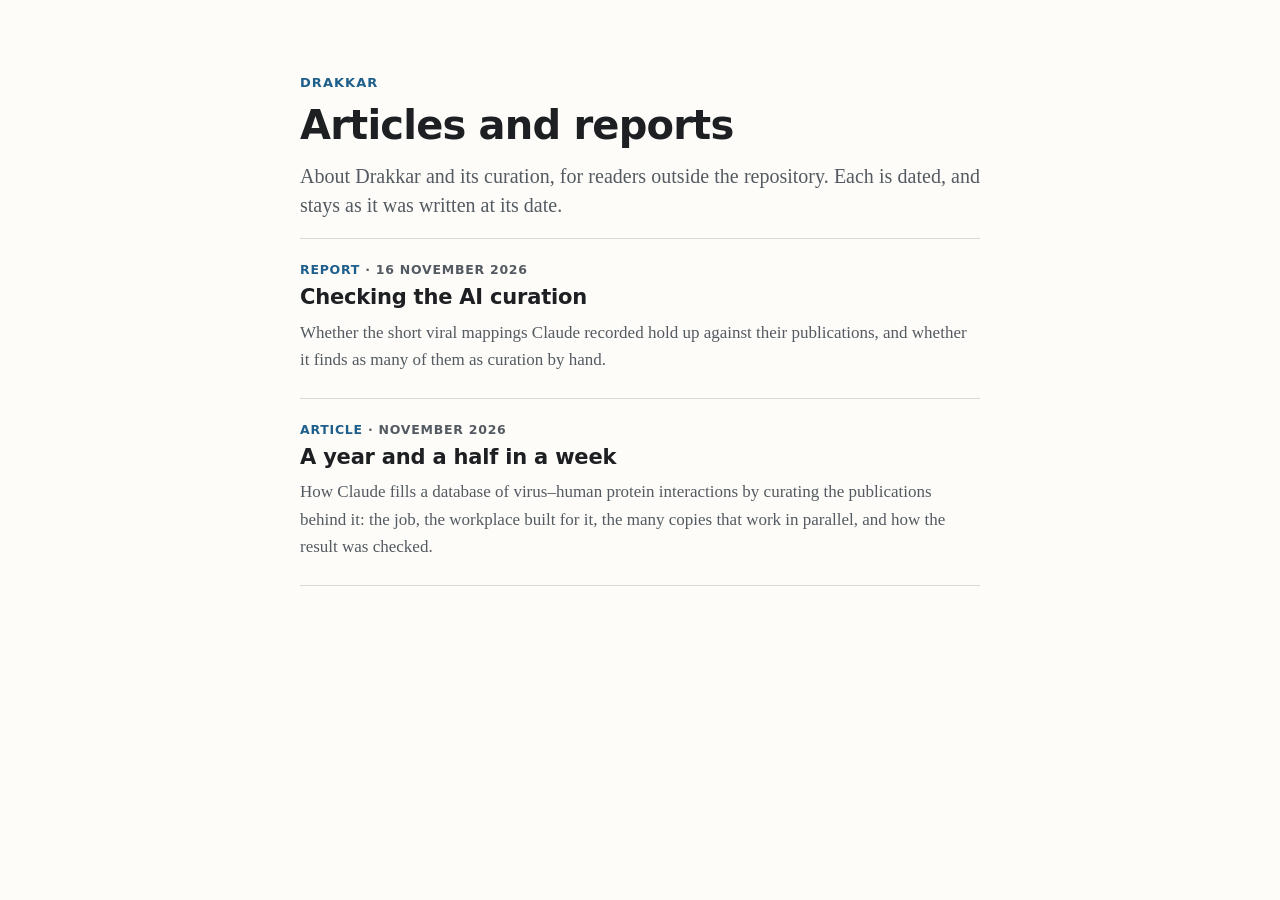
==== articles/index.html @ dc64033b "The report "Checking the AI curation" compares the AI curation with the manual one on the live vh de" ====
<!doctype html>
<html lang="en">
<head>
<meta charset="utf-8">
<meta name="viewport" content="width=device-width, initial-scale=1">
<title>Drakkar Articles</title>
<style>
/* The base theme of the articles of articles/: a reference to copy, never linked.
   Every article is one self-contained HTML file, to be sent or opened offline: its CSS starts with a
   copy of this file and adds what that article needs (charts, controls, tables of its own). A change
   here reaches only the articles written after it.
   Colors are tokens on :root, redefined for dark mode and for print; an article's own CSS uses them,
   and defines its own tokens the same way. */
@page { size: A4; margin: 22mm 25mm 24mm; }
:root {
  --bg: #fdfcf9; --ink: #1d1f22; --ink-soft: #545a61; --rule: #dcd8cf;
  --accent: #1f5f8b; --accent-soft: #e6eff6; --warm: #a4561d; --warm-soft: #f8ebdf;
  --panel: #f3f1ec; --line: #7d848b;
}
@media (prefers-color-scheme: dark) {
  :root:not([data-theme="light"]) {
    --bg: #17191c; --ink: #e7e5e0; --ink-soft: #a3a8ae; --rule: #33373c;
    --accent: #7db3dc; --accent-soft: #1d2a35; --warm: #e19a62; --warm-soft: #33261c;
    --panel: #212428; --line: #8a9097;
  }
}
:root[data-theme="dark"] {
  --bg: #17191c; --ink: #e7e5e0; --ink-soft: #a3a8ae; --rule: #33373c;
  --accent: #7db3dc; --accent-soft: #1d2a35; --warm: #e19a62; --warm-soft: #33261c;
  --panel: #212428; --line: #8a9097;
}
html { background: var(--bg); }
body {
  background: var(--bg); color: var(--ink);
  font: 17px/1.62 Charter, "Bitstream Charter", "Iowan Old Style", Georgia, Cambria, serif;
  max-width: 680px; margin: 0 auto; padding: 72px 24px 88px;
  -webkit-font-smoothing: antialiased;
}
p, li, figcaption {
  text-align: justify; text-justify: inter-word;
  hyphens: auto; -webkit-hyphens: auto; hyphenate-limit-chars: 7 3 3;
}
.byline, .pull, th, td { text-align: left; hyphens: manual; -webkit-hyphens: manual; }
h1, h2, h3, .kicker, .byline, figcaption, .stat b, .stat span, table, .diagram text {
  font-family: system-ui, -apple-system, "Segoe UI", Roboto, "Helvetica Neue", sans-serif;
}
.kicker { font-size: 13px; letter-spacing: 0.08em; text-transform: uppercase; color: var(--accent); margin: 0 0 10px; font-weight: 600; }
h1 { font-size: 40px; line-height: 1.12; letter-spacing: -0.02em; margin: 0 0 14px; }
.dek { font-size: 20px; line-height: 1.45; color: var(--ink-soft); margin: 0 0 18px; }
.byline { font-size: 13.5px; color: var(--ink-soft); border-bottom: 1px solid var(--rule); padding-bottom: 24px; margin-bottom: 34px; }
h2 { font-size: 23px; line-height: 1.25; letter-spacing: -0.01em; margin: 48px 0 14px; break-after: avoid; }
h3 { font-size: 16.5px; margin: 28px 0 8px; break-after: avoid; }
p { margin: 0 0 15px; }
ul, ol { margin: 0 0 16px; padding-left: 22px; }
li { padding-left: 4px; }
li { margin: 0 0 7px; }
em { font-style: italic; }
a { color: var(--accent); text-decoration-thickness: 1px; text-underline-offset: 2px; }
a:hover { text-decoration-thickness: 2px; }
code { font: 0.84em ui-monospace, SFMono-Regular, Menlo, Consolas, monospace; background: var(--panel); padding: 1px 4px; border-radius: 3px; }
.lead::first-letter { float: left; font-size: 58px; line-height: 0.9; padding: 6px 8px 0 0; color: var(--accent); font-weight: 700; }
blockquote.note {
  margin: 20px 0 24px; padding: 16px 22px 16px 20px; background: var(--panel); border-left: 3px solid var(--accent); border-radius: 0 6px 6px 0;
  font: 13px/1.6 ui-monospace, SFMono-Regular, Menlo, Consolas, monospace; color: var(--ink);
  break-inside: avoid; white-space: pre-wrap;
}
.aside {
  margin: 26px 0; padding: 20px 26px 22px; background: var(--warm-soft); border-radius: 8px; break-inside: avoid;
}
.aside p:last-child, .aside ul:last-child { margin-bottom: 0; }
.aside h3 { margin-top: 0; color: var(--warm); }
.pull { font-size: 21px; line-height: 1.45; color: var(--accent); border-top: 1px solid var(--rule); border-bottom: 1px solid var(--rule); padding: 18px 12px; margin: 32px 0; break-inside: avoid; }
.stats { display: grid; grid-template-columns: repeat(4, 1fr); gap: 12px; margin: 24px 0 28px; break-inside: avoid; }
.stat { background: var(--accent-soft); border-radius: 8px; padding: 16px 14px 15px; }
.stat b { display: block; font-size: 27px; line-height: 1.1; color: var(--accent); font-variant-numeric: tabular-nums; letter-spacing: -0.01em; }
.stat span { display: block; font-size: 12.5px; line-height: 1.35; color: var(--ink-soft); margin-top: 6px; }
figure { margin: 28px 0 32px; break-inside: avoid; }
figcaption { font-size: 13px; line-height: 1.5; color: var(--ink-soft); margin-top: 10px; }
.diagram { width: 100%; height: auto; display: block; }
.diagram text { font-size: 11px; fill: var(--ink); }
.diagram .label { font-size: 13px; font-weight: 700; }
.diagram .sub { font-size: 10.5px; fill: var(--ink-soft); }
.diagram .small { font-size: 9.5px; }
.diagram .node { fill: var(--panel); stroke: var(--line); stroke-width: 1; }
.diagram .worker { fill: var(--accent-soft); stroke: var(--accent); stroke-width: 1; }
.diagram .gate { fill: var(--warm-soft); stroke: var(--warm); stroke-width: 1.2; }
.diagram .db { fill: var(--panel); stroke: var(--ink-soft); stroke-width: 1.2; }
.diagram .wire { stroke: var(--line); stroke-width: 1; fill: none; }
.diagram .arrowhead { fill: var(--line); }
.diagram .warm { fill: var(--warm); }
.diagram .band { fill: none; stroke: var(--rule); stroke-width: 1; }
table { border-collapse: collapse; width: 100%; font-size: 13.5px; margin: 8px 0 20px; break-inside: avoid; }
th, td { text-align: left; padding: 7px 10px; border-bottom: 1px solid var(--rule); vertical-align: top; }
th { font-weight: 600; color: var(--ink-soft); }
td.n, th.n { text-align: right; font-variant-numeric: tabular-nums; white-space: nowrap; }
.signoff { margin-top: 40px; padding-top: 18px; border-top: 1px solid var(--rule); font-style: italic; color: var(--ink-soft); }
.sources { font-size: 13px; color: var(--ink-soft); margin-top: 30px; }
.sources p { margin-bottom: 8px; }
@media (max-width: 620px) {
  body { font-size: 16px; padding: 36px 16px 56px; }
  p, li, figcaption { text-align: left; hyphens: manual; -webkit-hyphens: manual; }
  h1 { font-size: 31px; }
  .dek { font-size: 18px; }
  .stats { grid-template-columns: repeat(2, 1fr); }
  table { display: block; overflow-x: auto; }
}
@media print {
  :root, :root[data-theme="dark"] {
    --bg: #ffffff; --ink: #1d1f22; --ink-soft: #545a61; --rule: #dcd8cf;
    --accent: #1f5f8b; --accent-soft: #e6eff6; --warm: #a4561d; --warm-soft: #f8ebdf;
    --panel: #f3f1ec; --line: #7d848b;
  }
  body { max-width: none; padding: 0; font-size: 10.6pt; line-height: 1.58; }
  h1 { font-size: 27pt; }
  h2 { font-size: 15.5pt; margin: 30px 0 10px; }
  h3 { font-size: 11.5pt; margin: 20px 0 6px; }
  p { margin-bottom: 11px; }
  .byline { padding-bottom: 18px; margin-bottom: 24px; }
  figure { margin: 18px 0 20px; }
  .aside { padding: 16px 22px 18px; }
  .diagram { max-width: 86%; margin: 0 auto; }
  blockquote.note { break-inside: auto; font-size: 12px; }
  .stat b { font-size: 21px; white-space: nowrap; }
  .stat span { font-size: 11.5px; }
  .dek { font-size: 13.5pt; }
  .pull { font-size: 14pt; }
  .stat, .aside, blockquote.note, .stats, .diagram, code {
    -webkit-print-color-adjust: exact; print-color-adjust: exact;
  }
  p, li { orphans: 3; widows: 3; }
}
</style>
<style>
/* What only this page needs, on top of the theme. */
.list { list-style: none; padding: 0; margin: 8px 0 0; }
.list li { padding: 22px 0 24px; border-top: 1px solid var(--rule); margin: 0; text-align: left; }
.list li:last-child { border-bottom: 1px solid var(--rule); }
.meta { font: 600 12.5px/1.4 system-ui, -apple-system, "Segoe UI", Roboto, sans-serif; letter-spacing: 0.06em; text-transform: uppercase; color: var(--ink-soft); margin: 0 0 6px; }
.meta .kind { color: var(--accent); }
.list h2 { font-size: 21px; margin: 0 0 8px; }
.list h2 a { color: var(--ink); text-decoration: none; }
.list h2 a:hover { color: var(--accent); text-decoration: underline; }
.list p.sum { margin: 0; color: var(--ink-soft); text-align: left; hyphens: manual; -webkit-hyphens: manual; }
</style>
</head>
<body>
<header>
  <p class="kicker">Drakkar</p>
  <h1>Articles and reports</h1>
  <p class="dek">About Drakkar and its curation, for readers outside the repository. Each is dated, and stays as it was written at its date.</p>
</header>
<ul class="list">
  <li>
    <p class="meta"><span class="kind">Report</span> · 16 November 2026</p>
    <h2><a href="2026-11-ai-curation-checked.html">Checking the AI curation</a></h2>
    <p class="sum">Whether the short viral mappings Claude recorded hold up against their publications, and whether it finds as many of them as curation by hand.</p>
  </li>
  <li>
    <p class="meta"><span class="kind">Article</span> · November 2026</p>
    <h2><a href="2026-11-claude-curates-drakkar.html">A year and a half in a week</a></h2>
    <p class="sum">How Claude fills a database of virus–human protein interactions by curating the publications behind it: the job, the workplace built for it, the many copies that work in parallel, and how the result was checked.</p>
  </li>
</ul>
</body>
</html>
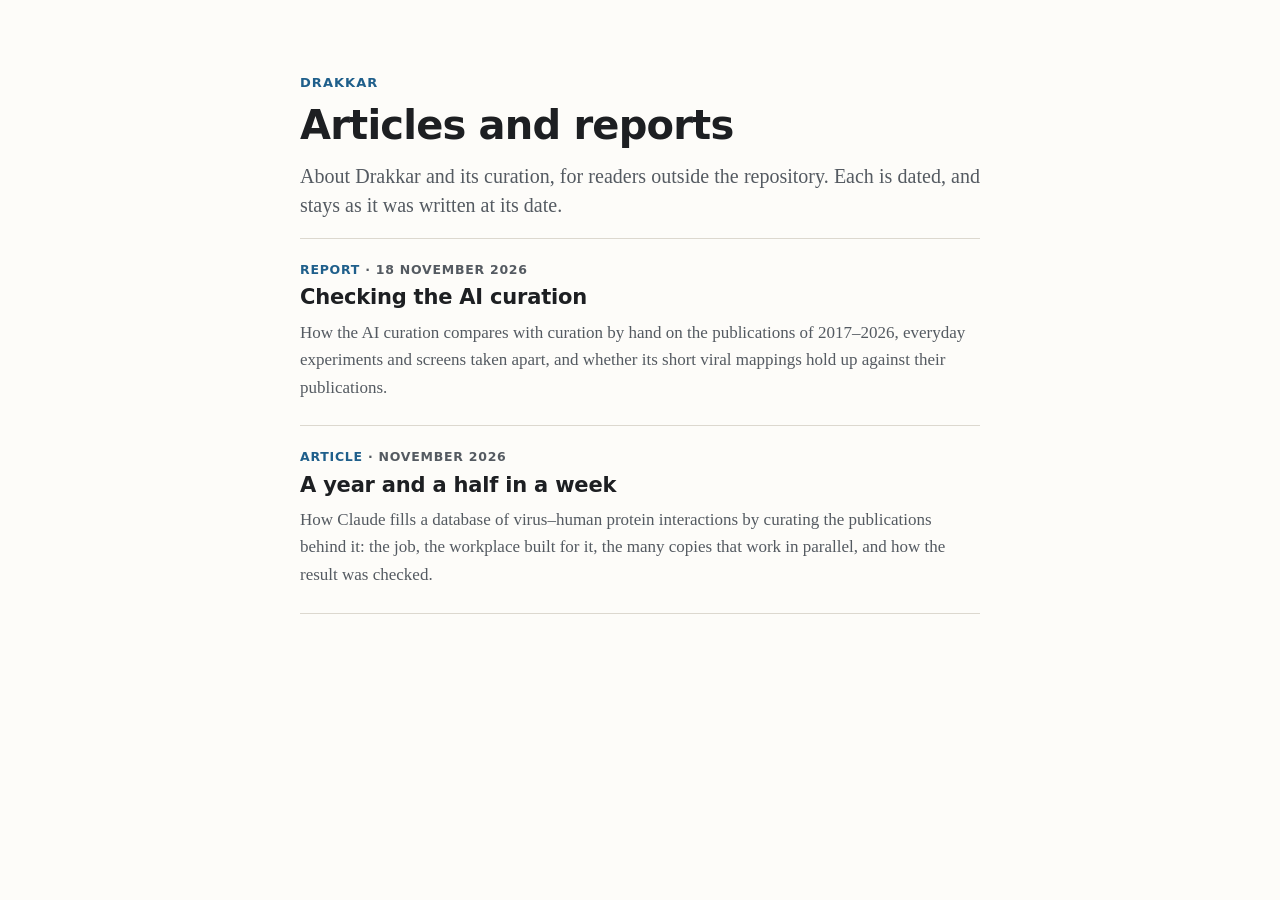
==== commit 39d8d27c: "Rewrite the report "Checking the AI curation" on screens and non-screens apart The report compares t" ====
--- a/articles/index.html
+++ b/articles/index.html
@@ -3,6 +3,7 @@
 <head>
 <meta charset="utf-8">
 <meta name="viewport" content="width=device-width, initial-scale=1">
+<link rel="icon" href="favicon.ico">
 <title>Drakkar Articles</title>
 <style>
 /* The base theme of the articles of articles/: a reference to copy, never linked.
@@ -151,9 +152,9 @@
 </header>
 <ul class="list">
   <li>
-    <p class="meta"><span class="kind">Report</span> · 16 November 2026</p>
+    <p class="meta"><span class="kind">Report</span> · 18 November 2026</p>
     <h2><a href="2026-11-ai-curation-checked.html">Checking the AI curation</a></h2>
-    <p class="sum">Whether the short viral mappings Claude recorded hold up against their publications, and whether it finds as many of them as curation by hand.</p>
+    <p class="sum">How the AI curation compares with curation by hand on the publications of 2017–2026, everyday experiments and screens taken apart, and whether its short viral mappings hold up against their publications.</p>
   </li>
   <li>
     <p class="meta"><span class="kind">Article</span> · November 2026</p>
